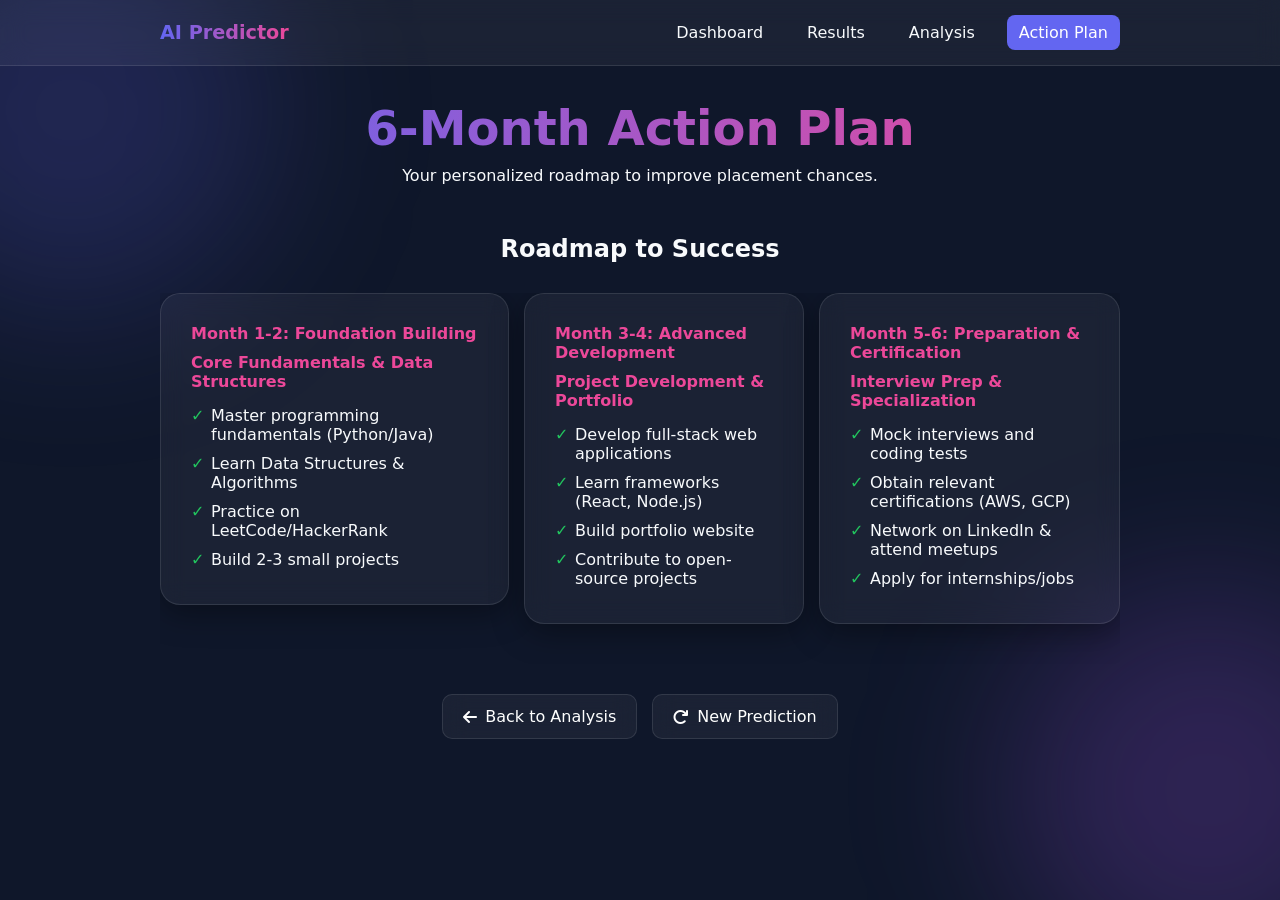
==== templatess/action-plan.html @ dbe07376 "Added advanced multi-page frontend UI with dashboard, result, analysis and action plan pages" ====
<!doctype html>
<html lang="en">
  <head>
    <meta charset="UTF-8" />
    <meta name="viewport" content="width=device-width, initial-scale=1.0" />
    <title>Action Plan | AI Placement Predictor</title>
    <link rel="stylesheet" href="style.css" />
    <link
      rel="stylesheet"
      href="https://cdnjs.cloudflare.com/ajax/libs/font-awesome/6.4.0/css/all.min.css"
    />
  </head>
  <body>
    <nav class="nav-bar">
      <div class="nav-container">
        <a href="index.html" class="nav-logo">AI Predictor</a>
        <div class="nav-links">
          <a href="dashboard.html">Dashboard</a>
          <a href="result.html">Results</a>
          <a href="analysis.html">Analysis</a>
          <a href="action-plan.html" class="active">Action Plan</a>
        </div>
      </div>
    </nav>
    <div class="background-blobs">
      <div class="blob blob-1"></div>
      <div class="blob blob-2"></div>
    </div>

    <main class="container">
      <header class="hero">
        <h1 class="gradient-text">6-Month Action Plan</h1>
        <p>Your personalized roadmap to improve placement chances.</p>
      </header>

      <section class="timeline-section">
        <h3 class="section-title">Roadmap to Success</h3>
        <div class="timeline">
          <div class="timeline-item">
            <div class="timeline-content glass-card">
              <span class="month">Month 1-2: Foundation Building</span>
              <h4>Core Fundamentals & Data Structures</h4>
              <ul>
                <li>Master programming fundamentals (Python/Java)</li>
                <li>Learn Data Structures & Algorithms</li>
                <li>Practice on LeetCode/HackerRank</li>
                <li>Build 2-3 small projects</li>
              </ul>
            </div>
          </div>
          <div class="timeline-item">
            <div class="timeline-content glass-card">
              <span class="month">Month 3-4: Advanced Development</span>
              <h4>Project Development & Portfolio</h4>
              <ul>
                <li>Develop full-stack web applications</li>
                <li>Learn frameworks (React, Node.js)</li>
                <li>Build portfolio website</li>
                <li>Contribute to open-source projects</li>
              </ul>
            </div>
          </div>
          <div class="timeline-item">
            <div class="timeline-content glass-card">
              <span class="month">Month 5-6: Preparation & Certification</span>
              <h4>Interview Prep & Specialization</h4>
              <ul>
                <li>Mock interviews and coding tests</li>
                <li>Obtain relevant certifications (AWS, GCP)</li>
                <li>Network on LinkedIn & attend meetups</li>
                <li>Apply for internships/jobs</li>
              </ul>
            </div>
          </div>
        </div>
      </section>

      <div class="action-buttons">
        <a href="analysis.html" class="secondary-btn">
          <i class="fa-solid fa-arrow-left"></i> Back to Analysis
        </a>
        <a href="dashboard.html" class="secondary-btn">
          <i class="fa-solid fa-redo"></i> New Prediction
        </a>
      </div>
    </main>

    <script src="script.js"></script>
  </body>
</html>
---- templatess/style.css ----
:root {
    --primary: #6366f1;
    --secondary: #a855f7;
    --accent: #ec4899;
    --bg: #0f172a;
    --glass: rgba(255, 255, 255, 0.05);
    --glass-border: rgba(255, 255, 255, 0.1);
    --text: #f8fafc;
    --success: #22c55e;
    --warning: #eab308;
    --danger: #ef4444;
}

* {
    margin: 0;
    padding: 0;
    box-sizing: border-box;
    font-family: 'Inter', system-ui, -apple-system, sans-serif;
}

body {
    background-color: var(--bg);
    color: var(--text);
    overflow-x: hidden;
    min-height: 100vh;
}

/* Navigation Bar */
.nav-bar {
    position: fixed;
    top: 0;
    width: 100%;
    background: var(--glass);
    backdrop-filter: blur(12px);
    border-bottom: 1px solid var(--glass-border);
    z-index: 1000;
}

.nav-container {
    max-width: 1000px;
    margin: 0 auto;
    display: flex;
    justify-content: space-between;
    align-items: center;
    padding: 15px 20px;
}

.nav-logo {
    font-size: 1.2rem;
    font-weight: bold;
    background: linear-gradient(to right, var(--primary), var(--accent));
    background-clip: text;
    -webkit-background-clip: text;
    -webkit-text-fill-color: transparent;
    text-decoration: none;
}

.nav-links {
    display: flex;
    gap: 20px;
}

.nav-links a {
    color: var(--text);
    text-decoration: none;
    padding: 8px 12px;
    border-radius: 8px;
    transition: all 0.3s ease;
}

.nav-links a.active {
    background: var(--primary);
    color: white;
}

.nav-links a:hover {
    background: rgba(255,255,255,0.1);
}

/* Background Blobs */
.background-blobs {
    position: fixed;
    top: 0; left: 0; width: 100%; height: 100%;
    z-index: -1;
    filter: blur(80px);
}
.blob {
    position: absolute;
    width: 400px;
    height: 400px;
    border-radius: 50%;
    opacity: 0.2;
}
.blob-1 { background: var(--primary); top: -10%; left: -10%; }
.blob-2 { background: var(--secondary); bottom: -10%; right: -10%; }

.container {
    max-width: 1000px;
    margin: 0 auto;
    padding: 100px 20px 40px;
}

/* Typography */
.hero { text-align: center; margin-bottom: 50px; }
.gradient-text {
    font-size: 3rem;
    background: linear-gradient(to right, var(--primary), var(--accent));
    background-clip: text;
    -webkit-background-clip: text;
    -webkit-text-fill-color: transparent;
    margin-bottom: 10px;
}

/* Glassmorphism Card */
.glass-card {
    background: var(--glass);
    backdrop-filter: blur(12px);
    border: 1px solid var(--glass-border);
    border-radius: 20px;
    padding: 30px;
    box-shadow: 0 8px 32px 0 rgba(0, 0, 0, 0.37);
    margin-bottom: 30px;
}

/* Form Styling */
.form-grid {
    display: grid;
    grid-template-columns: repeat(auto-fit, minmax(200px, 1fr));
    gap: 20px;
    margin-bottom: 20px;
}

.input-group {
    display: flex;
    flex-direction: column;
    gap: 8px;
}

.input-group label {
    font-size: 0.9rem;
    color: #94a3b8;
    margin-left: 5px;
}

input, textarea {
    background: rgba(0,0,0,0.2);
    border: 1px solid var(--glass-border);
    padding: 12px 15px;
    border-radius: 10px;
    color: white;
    transition: 0.3s;
}

input:focus, textarea:focus {
    outline: none;
    border-color: var(--primary);
    box-shadow: 0 0 15px rgba(99, 102, 241, 0.3);
}

.primary-btn {
    width: 100%;
    padding: 15px;
    border: none;
    border-radius: 12px;
    background: linear-gradient(45deg, var(--primary), var(--secondary));
    color: white;
    font-weight: bold;
    font-size: 1.1rem;
    cursor: pointer;
    transition: transform 0.3s, box-shadow 0.3s;
    display: flex;
    justify-content: center;
    align-items: center;
    gap: 10px;
}

.primary-btn:hover {
    transform: translateY(-2px);
    box-shadow: 0 10px 20px rgba(99, 102, 241, 0.4);
}

/* Results & Animations */
.hidden { display: none; opacity: 0; }
.fade-in { animation: fadeIn 0.8s forwards; }

@keyframes fadeIn {
    from { opacity: 0; transform: translateY(20px); }
    to { opacity: 1; transform: translateY(0); }
}

.result-header-grid {
    display: grid;
    grid-template-columns: 1fr 1.5fr;
    gap: 20px;
}

.percentage-display {
    font-size: 3.5rem;
    font-weight: 800;
    margin: 15px 0;
}

.progress-track {
    width: 100%;
    height: 10px;
    background: rgba(255,255,255,0.1);
    border-radius: 10px;
    margin-top: 15px;
}

.progress-fill {
    height: 100%;
    border-radius: 10px;
    width: 0%;
    transition: width 1.5s cubic-bezier(0.1, 0.5, 0.5, 1);
}

/* Score Bars */
.bar-item { margin-bottom: 15px; }
.bar { height: 8px; background: rgba(255,255,255,0.1); border-radius: 4px; overflow: hidden; margin-top: 5px; }
.fill { height: 100%; background: var(--primary); width: 0; transition: 1s ease-in-out; }

/* Timeline */
.timeline {
    display: flex;
    gap: 15px;
    overflow-x: auto;
    padding-bottom: 10px;
}
.timeline-item { min-width: 280px; }
.month { font-weight: bold; color: var(--accent); display: block; margin-bottom: 10px; }

/* Loader */
.loader {
    width: 20px; height: 20px;
    border: 3px solid rgba(255,255,255,0.3);
    border-top-color: white;
    border-radius: 50%;
    animation: spin 0.8s linear infinite;
    display: none;
}
@keyframes spin { to { transform: rotate(360deg); } }

/* Animated Button for Landing */
.animated-btn {
    display: inline-flex;
    align-items: center;
    gap: 10px;
    padding: 15px 30px;
    border: none;
    border-radius: 12px;
    background: linear-gradient(45deg, var(--primary), var(--secondary));
    color: white;
    font-weight: bold;
    font-size: 1.1rem;
    text-decoration: none;
    cursor: pointer;
    transition: all 0.3s ease;
    box-shadow: 0 4px 15px rgba(99, 102, 241, 0.3);
}

.animated-btn:hover {
    transform: translateY(-2px);
    box-shadow: 0 10px 25px rgba(99, 102, 241, 0.5);
}

.animated-btn i {
    transition: transform 0.3s ease;
}

.animated-btn:hover i {
    transform: translateX(5px);
}

/* Loading Container */
.loading-container {
    display: flex;
    justify-content: center;
    align-items: center;
    min-height: 400px;
}

.loading-card {
    text-align: center;
    max-width: 400px;
}

.loading-spinner {
    width: 50px;
    height: 50px;
    border: 4px solid rgba(255,255,255,0.1);
    border-top-color: var(--primary);
    border-radius: 50%;
    animation: spin 1s linear infinite;
    margin: 0 auto 20px;
}

/* Action Buttons */
.action-buttons {
    display: flex;
    gap: 15px;
    justify-content: center;
    margin-top: 30px;
}

.secondary-btn {
    display: inline-flex;
    align-items: center;
    gap: 8px;
    padding: 12px 20px;
    border: 1px solid var(--glass-border);
    border-radius: 10px;
    background: var(--glass);
    backdrop-filter: blur(12px);
    color: white;
    text-decoration: none;
    font-weight: 500;
    transition: all 0.3s ease;
}

.secondary-btn:hover {
    background: rgba(255,255,255,0.1);
    transform: translateY(-2px);
    box-shadow: 0 5px 15px rgba(0,0,0,0.2);
}

/* Timeline Enhancements */
.timeline-section {
    margin-top: 40px;
}

.section-title {
    text-align: center;
    font-size: 1.5rem;
    margin-bottom: 30px;
    color: var(--text);
}

.timeline-content h4 {
    color: var(--accent);
    margin-bottom: 10px;
}

.timeline-content ul {
    list-style: none;
    padding: 0;
}

.timeline-content li {
    padding: 5px 0;
    position: relative;
    padding-left: 20px;
}

.timeline-content li:before {
    content: "✓";
    color: var(--success);
    position: absolute;
    left: 0;
}

/* Score Values */
.score-value {
    font-weight: bold;
    color: var(--primary);
    margin-left: 10px;
}

/* Gap Tags */
.gap-tag {
    display: inline-block;
    background: rgba(255,255,255,0.1);
    padding: 5px 12px;
    border-radius: 20px;
    margin-right: 10px;
    margin-bottom: 10px;
    font-size: 0.8rem;
    border: 1px solid var(--glass-border);
}

@media (max-width: 768px) {
    .result-header-grid { grid-template-columns: 1fr; }
    .gradient-text { font-size: 2rem; }
    .nav-links { display: none; } /* Simple hide for mobile, can add hamburger later */
    .action-buttons { flex-direction: column; align-items: center; }
    .timeline { flex-direction: column; }
    .timeline-item { min-width: auto; }
}
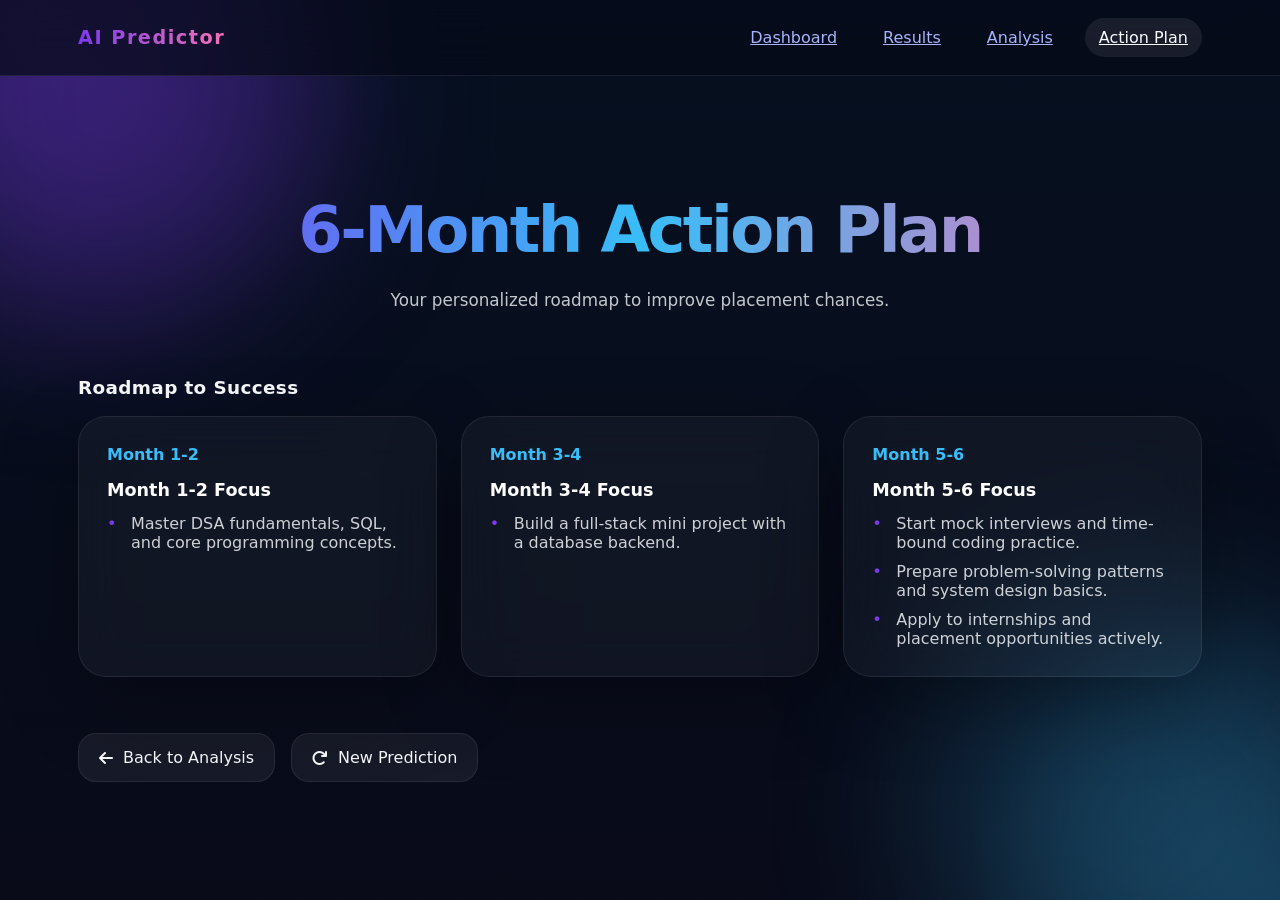
==== commit 7ae63578: "Added backend API and initial prediction logic" ====
--- a/templatess/action-plan.html
+++ b/templatess/action-plan.html
@@ -35,44 +35,7 @@
 
       <section class="timeline-section">
         <h3 class="section-title">Roadmap to Success</h3>
-        <div class="timeline">
-          <div class="timeline-item">
-            <div class="timeline-content glass-card">
-              <span class="month">Month 1-2: Foundation Building</span>
-              <h4>Core Fundamentals & Data Structures</h4>
-              <ul>
-                <li>Master programming fundamentals (Python/Java)</li>
-                <li>Learn Data Structures & Algorithms</li>
-                <li>Practice on LeetCode/HackerRank</li>
-                <li>Build 2-3 small projects</li>
-              </ul>
-            </div>
-          </div>
-          <div class="timeline-item">
-            <div class="timeline-content glass-card">
-              <span class="month">Month 3-4: Advanced Development</span>
-              <h4>Project Development & Portfolio</h4>
-              <ul>
-                <li>Develop full-stack web applications</li>
-                <li>Learn frameworks (React, Node.js)</li>
-                <li>Build portfolio website</li>
-                <li>Contribute to open-source projects</li>
-              </ul>
-            </div>
-          </div>
-          <div class="timeline-item">
-            <div class="timeline-content glass-card">
-              <span class="month">Month 5-6: Preparation & Certification</span>
-              <h4>Interview Prep & Specialization</h4>
-              <ul>
-                <li>Mock interviews and coding tests</li>
-                <li>Obtain relevant certifications (AWS, GCP)</li>
-                <li>Network on LinkedIn & attend meetups</li>
-                <li>Apply for internships/jobs</li>
-              </ul>
-            </div>
-          </div>
-        </div>
+        <div id="planCards" class="timeline"></div>
       </section>
 
       <div class="action-buttons">
--- a/templatess/style.css
+++ b/templatess/style.css
@@ -1,13 +1,16 @@
 :root {
-    --primary: #6366f1;
-    --secondary: #a855f7;
-    --accent: #ec4899;
-    --bg: #0f172a;
-    --glass: rgba(255, 255, 255, 0.05);
-    --glass-border: rgba(255, 255, 255, 0.1);
+    --bg: #090b19;
+    --surface: rgba(18, 23, 45, 0.88);
+    --surface-strong: rgba(20, 27, 60, 0.96);
+    --glass: rgba(255, 255, 255, 0.08);
+    --border: rgba(255, 255, 255, 0.14);
     --text: #f8fafc;
+    --muted: #a5b4fc;
+    --primary: #7c3aed;
+    --secondary: #38bdf8;
+    --accent: #f472b6;
     --success: #22c55e;
-    --warning: #eab308;
+    --warning: #f59e0b;
     --danger: #ef4444;
 }
 
@@ -15,173 +18,300 @@
     margin: 0;
     padding: 0;
     box-sizing: border-box;
-    font-family: 'Inter', system-ui, -apple-system, sans-serif;
+    font-family: 'Inter', system-ui, -apple-system, BlinkMacSystemFont, sans-serif;
+}
+
+html {
+    scroll-behavior: smooth;
 }
 
 body {
-    background-color: var(--bg);
+    min-height: 100vh;
+    background: radial-gradient(circle at top left, rgba(124, 58, 237, 0.25), transparent 26%),
+                radial-gradient(circle at bottom right, rgba(56, 189, 248, 0.18), transparent 20%),
+                linear-gradient(180deg, #061020 0%, #090b19 100%);
     color: var(--text);
     overflow-x: hidden;
-    min-height: 100vh;
-}
-
-/* Navigation Bar */
+}
+
+body::before {
+    content: '';
+    position: fixed;
+    inset: 0;
+    background-image: url('data:image/svg+xml,%3Csvg width="40" height="40" viewBox="0 0 40 40" xmlns="http://www.w3.org/2000/svg"%3E%3Ccircle cx="20" cy="20" r="1" fill="rgba(255,255,255,0.04)"/%3E%3C/svg%3E');
+    opacity: 0.25;
+    pointer-events: none;
+    z-index: 0;
+}
+
+a {
+    color: inherit;
+}
+
+img {
+    max-width: 100%;
+    display: block;
+}
+
+button, input, textarea {
+    font: inherit;
+}
+
 .nav-bar {
     position: fixed;
-    top: 0;
+    inset: 0 auto auto 0;
     width: 100%;
-    background: var(--glass);
-    backdrop-filter: blur(12px);
-    border-bottom: 1px solid var(--glass-border);
-    z-index: 1000;
+    backdrop-filter: blur(18px);
+    background: rgba(6, 10, 24, 0.72);
+    border-bottom: 1px solid rgba(255, 255, 255, 0.08);
+    z-index: 100;
 }
 
 .nav-container {
-    max-width: 1000px;
+    max-width: 1180px;
     margin: 0 auto;
+    padding: 18px 28px;
     display: flex;
     justify-content: space-between;
     align-items: center;
-    padding: 15px 20px;
+    gap: 12px;
 }
 
 .nav-logo {
     font-size: 1.2rem;
-    font-weight: bold;
-    background: linear-gradient(to right, var(--primary), var(--accent));
+    font-weight: 800;
+    letter-spacing: 0.08em;
+    background: linear-gradient(90deg, var(--primary), var(--accent));
+    -webkit-background-clip: text;
+    -webkit-text-fill-color: transparent;
+}
+
+.nav-links {
+    display: flex;
+    gap: 18px;
+    align-items: center;
+}
+
+.nav-links a {
+    display: inline-flex;
+    padding: 10px 14px;
+    border-radius: 999px;
+    color: var(--muted);
+    transition: all 0.25s ease;
+}
+
+.nav-links a:hover,
+.nav-links a.active {
+    background: rgba(255, 255, 255, 0.08);
+    color: var(--text);
+}
+
+.background-blobs {
+    position: fixed;
+    inset: 0;
+    z-index: -1;
+    pointer-events: none;
+}
+
+.blob {
+    position: absolute;
+    width: 420px;
+    height: 420px;
+    border-radius: 50%;
+    filter: blur(90px);
+    opacity: 0.55;
+    animation: float 12s ease-in-out infinite;
+}
+
+.blob-1 {
+    top: -12%;
+    left: -8%;
+    background: rgba(124, 58, 237, 0.55);
+}
+
+.blob-2 {
+    bottom: -14%;
+    right: -6%;
+    background: rgba(56, 189, 248, 0.40);
+}
+
+@keyframes float {
+    0%, 100% { transform: translateY(0) scale(1); }
+    50% { transform: translateY(18px) scale(1.02); }
+}
+
+.container {
+    max-width: 1180px;
+    margin: 0 auto;
+    padding: 120px 28px 56px;
+    position: relative;
+    z-index: 1;
+}
+
+.hero {
+    text-align: center;
+    padding: 80px 0 30px;
+}
+
+.gradient-text {
+    font-size: clamp(3rem, 5vw, 5rem);
+    line-height: 0.95;
+    letter-spacing: -0.04em;
+    font-weight: 900;
+    background: linear-gradient(90deg, var(--primary), var(--secondary), var(--accent));
     background-clip: text;
     -webkit-background-clip: text;
     -webkit-text-fill-color: transparent;
+    margin-bottom: 24px;
+}
+
+.hero p {
+    max-width: 720px;
+    margin: 0 auto;
+    color: rgba(248, 250, 252, 0.78);
+    font-size: 1.05rem;
+    line-height: 1.8;
+}
+
+.animated-btn,
+.primary-btn,
+.secondary-btn {
+    border: none;
+    outline: none;
+    transition: all 0.3s ease;
+}
+
+.animated-btn {
+    display: inline-flex;
+    align-items: center;
+    gap: 12px;
+    margin-top: 32px;
+    padding: 16px 30px;
+    border-radius: 999px;
+    background: linear-gradient(135deg, var(--primary), var(--secondary));
+    color: #fff;
+    font-size: 1rem;
+    font-weight: 700;
     text-decoration: none;
-}
-
-.nav-links {
-    display: flex;
-    gap: 20px;
-}
-
-.nav-links a {
-    color: var(--text);
-    text-decoration: none;
-    padding: 8px 12px;
-    border-radius: 8px;
-    transition: all 0.3s ease;
-}
-
-.nav-links a.active {
-    background: var(--primary);
-    color: white;
-}
-
-.nav-links a:hover {
-    background: rgba(255,255,255,0.1);
-}
-
-/* Background Blobs */
-.background-blobs {
-    position: fixed;
-    top: 0; left: 0; width: 100%; height: 100%;
-    z-index: -1;
-    filter: blur(80px);
-}
-.blob {
-    position: absolute;
-    width: 400px;
-    height: 400px;
-    border-radius: 50%;
-    opacity: 0.2;
-}
-.blob-1 { background: var(--primary); top: -10%; left: -10%; }
-.blob-2 { background: var(--secondary); bottom: -10%; right: -10%; }
-
-.container {
-    max-width: 1000px;
-    margin: 0 auto;
-    padding: 100px 20px 40px;
-}
-
-/* Typography */
-.hero { text-align: center; margin-bottom: 50px; }
-.gradient-text {
-    font-size: 3rem;
-    background: linear-gradient(to right, var(--primary), var(--accent));
-    background-clip: text;
-    -webkit-background-clip: text;
-    -webkit-text-fill-color: transparent;
-    margin-bottom: 10px;
-}
-
-/* Glassmorphism Card */
+    box-shadow: 0 24px 80px rgba(124, 58, 237, 0.18);
+}
+
+.animated-btn:hover {
+    transform: translateY(-2px);
+    box-shadow: 0 30px 110px rgba(124, 58, 237, 0.22);
+}
+
+.animated-btn i {
+    transition: transform 0.3s ease;
+}
+
+.animated-btn:hover i {
+    transform: translateX(4px);
+}
+
 .glass-card {
-    background: var(--glass);
-    backdrop-filter: blur(12px);
-    border: 1px solid var(--glass-border);
-    border-radius: 20px;
-    padding: 30px;
-    box-shadow: 0 8px 32px 0 rgba(0, 0, 0, 0.37);
-    margin-bottom: 30px;
-}
-
-/* Form Styling */
+    background: rgba(14, 20, 39, 0.88);
+    border: 1px solid rgba(255, 255, 255, 0.09);
+    backdrop-filter: blur(24px);
+    border-radius: 32px;
+    box-shadow: 0 24px 80px rgba(0, 0, 0, 0.30);
+}
+
+.form-container {
+    padding: 32px;
+    overflow: hidden;
+}
+
 .form-grid {
     display: grid;
-    grid-template-columns: repeat(auto-fit, minmax(200px, 1fr));
-    gap: 20px;
-    margin-bottom: 20px;
+    grid-template-columns: repeat(2, minmax(0, 1fr));
+    gap: 24px;
+    margin-bottom: 24px;
 }
 
 .input-group {
     display: flex;
     flex-direction: column;
-    gap: 8px;
+    gap: 10px;
 }
 
 .input-group label {
-    font-size: 0.9rem;
-    color: #94a3b8;
-    margin-left: 5px;
-}
-
-input, textarea {
-    background: rgba(0,0,0,0.2);
-    border: 1px solid var(--glass-border);
-    padding: 12px 15px;
-    border-radius: 10px;
-    color: white;
-    transition: 0.3s;
-}
-
-input:focus, textarea:focus {
-    outline: none;
-    border-color: var(--primary);
-    box-shadow: 0 0 15px rgba(99, 102, 241, 0.3);
+    display: inline-flex;
+    align-items: center;
+    gap: 10px;
+    color: rgba(248, 250, 252, 0.70);
+    font-size: 0.95rem;
+    font-weight: 600;
+}
+
+.input-group input,
+.input-group textarea {
+    background: rgba(255, 255, 255, 0.05);
+    border: 1px solid rgba(255, 255, 255, 0.08);
+    color: #f8fafc;
+    padding: 16px 18px;
+    border-radius: 18px;
+    transition: border-color 0.25s ease, transform 0.25s ease;
+}
+
+.input-group input:focus,
+.input-group textarea:focus {
+    border-color: rgba(124, 58, 237, 0.6);
+    transform: translateY(-1px);
+}
+
+.input-group.full-width {
+    grid-column: 1 / -1;
+}
+
+textarea {
+    resize: vertical;
+    min-height: 110px;
 }
 
 .primary-btn {
     width: 100%;
-    padding: 15px;
-    border: none;
-    border-radius: 12px;
-    background: linear-gradient(45deg, var(--primary), var(--secondary));
-    color: white;
-    font-weight: bold;
-    font-size: 1.1rem;
+    padding: 18px;
+    border-radius: 20px;
+    color: #fff;
+    font-size: 1rem;
+    font-weight: 700;
+    background: linear-gradient(135deg, var(--primary), var(--secondary));
+    display: inline-flex;
+    justify-content: center;
+    align-items: center;
+    gap: 12px;
     cursor: pointer;
-    transition: transform 0.3s, box-shadow 0.3s;
-    display: flex;
-    justify-content: center;
-    align-items: center;
-    gap: 10px;
+    border: 1px solid transparent;
 }
 
 .primary-btn:hover {
     transform: translateY(-2px);
-    box-shadow: 0 10px 20px rgba(99, 102, 241, 0.4);
-}
-
-/* Results & Animations */
-.hidden { display: none; opacity: 0; }
-.fade-in { animation: fadeIn 0.8s forwards; }
+    box-shadow: 0 20px 35px rgba(124, 58, 237, 0.25);
+}
+
+.loader {
+    width: 22px;
+    height: 22px;
+    border: 3px solid rgba(255, 255, 255, 0.18);
+    border-top-color: #fff;
+    border-radius: 50%;
+    animation: spin 0.8s linear infinite;
+    display: none;
+}
+
+@keyframes spin {
+    to { transform: rotate(360deg); }
+}
+
+.hidden {
+    display: none !important;
+    opacity: 0;
+}
+
+.fade-in {
+    animation: fadeIn 0.6s ease-out forwards;
+}
 
 @keyframes fadeIn {
     from { opacity: 0; transform: translateY(20px); }
@@ -190,199 +320,251 @@
 
 .result-header-grid {
     display: grid;
-    grid-template-columns: 1fr 1.5fr;
-    gap: 20px;
+    grid-template-columns: 1.1fr 1fr;
+    gap: 26px;
+    align-items: start;
+}
+
+.status-card,
+.breakdown-card,
+.gap-analysis,
+.loading-card {
+    padding: 32px;
+}
+
+.status-card h3,
+.breakdown-card h3,
+.gap-analysis h3,
+.loading-card h3,
+.timeline-section h3 {
+    font-size: 1.15rem;
+    margin-bottom: 18px;
+    letter-spacing: 0.02em;
 }
 
 .percentage-display {
-    font-size: 3.5rem;
+    font-size: clamp(3rem, 5vw, 4.25rem);
     font-weight: 800;
-    margin: 15px 0;
+    letter-spacing: -0.06em;
+    margin: 18px 0;
+}
+
+.status-card p {
+    font-size: 1rem;
+    margin-bottom: 16px;
 }
 
 .progress-track {
     width: 100%;
-    height: 10px;
-    background: rgba(255,255,255,0.1);
-    border-radius: 10px;
-    margin-top: 15px;
+    height: 14px;
+    border-radius: 999px;
+    background: rgba(255, 255, 255, 0.08);
+    overflow: hidden;
 }
 
 .progress-fill {
+    width: 0;
     height: 100%;
-    border-radius: 10px;
-    width: 0%;
-    transition: width 1.5s cubic-bezier(0.1, 0.5, 0.5, 1);
-}
-
-/* Score Bars */
-.bar-item { margin-bottom: 15px; }
-.bar { height: 8px; background: rgba(255,255,255,0.1); border-radius: 4px; overflow: hidden; margin-top: 5px; }
-.fill { height: 100%; background: var(--primary); width: 0; transition: 1s ease-in-out; }
-
-/* Timeline */
-.timeline {
-    display: flex;
-    gap: 15px;
-    overflow-x: auto;
-    padding-bottom: 10px;
-}
-.timeline-item { min-width: 280px; }
-.month { font-weight: bold; color: var(--accent); display: block; margin-bottom: 10px; }
-
-/* Loader */
-.loader {
-    width: 20px; height: 20px;
-    border: 3px solid rgba(255,255,255,0.3);
-    border-top-color: white;
-    border-radius: 50%;
-    animation: spin 0.8s linear infinite;
-    display: none;
-}
-@keyframes spin { to { transform: rotate(360deg); } }
-
-/* Animated Button for Landing */
-.animated-btn {
+    border-radius: inherit;
+    background: linear-gradient(90deg, var(--success), #22c55e 80%);
+    transition: width 1.4s ease;
+}
+
+.chart-container {
+    display: grid;
+    gap: 18px;
+}
+
+.bar-item {
+    display: grid;
+    grid-template-columns: 1fr auto;
+    align-items: center;
+    gap: 18px;
+}
+
+.bar-item span:first-child {
+    font-weight: 600;
+    color: var(--muted);
+}
+
+.bar {
+    width: 100%;
+    height: 12px;
+    background: rgba(255, 255, 255, 0.08);
+    border-radius: 999px;
+    overflow: hidden;
+}
+
+.fill {
+    width: 0;
+    height: 100%;
+    background: linear-gradient(90deg, var(--primary), var(--secondary));
+    transition: width 1.2s ease;
+}
+
+.score-value {
+    color: var(--text);
+    font-weight: 700;
+    font-size: 0.95rem;
+}
+
+.gap-tags {
+    display: flex;
+    flex-wrap: wrap;
+    gap: 12px;
+}
+
+.gap-tag {
     display: inline-flex;
     align-items: center;
-    gap: 10px;
-    padding: 15px 30px;
-    border: none;
-    border-radius: 12px;
-    background: linear-gradient(45deg, var(--primary), var(--secondary));
-    color: white;
-    font-weight: bold;
-    font-size: 1.1rem;
-    text-decoration: none;
-    cursor: pointer;
-    transition: all 0.3s ease;
-    box-shadow: 0 4px 15px rgba(99, 102, 241, 0.3);
-}
-
-.animated-btn:hover {
-    transform: translateY(-2px);
-    box-shadow: 0 10px 25px rgba(99, 102, 241, 0.5);
-}
-
-.animated-btn i {
-    transition: transform 0.3s ease;
-}
-
-.animated-btn:hover i {
-    transform: translateX(5px);
-}
-
-/* Loading Container */
+    padding: 10px 16px;
+    border-radius: 999px;
+    background: rgba(255, 255, 255, 0.08);
+    border: 1px solid rgba(255, 255, 255, 0.08);
+    color: #f8fafc;
+    font-size: 0.9rem;
+}
+
 .loading-container {
+    min-height: 360px;
     display: flex;
     justify-content: center;
     align-items: center;
-    min-height: 400px;
 }
 
 .loading-card {
+    max-width: 480px;
     text-align: center;
-    max-width: 400px;
-}
-
-.loading-spinner {
-    width: 50px;
-    height: 50px;
-    border: 4px solid rgba(255,255,255,0.1);
-    border-top-color: var(--primary);
-    border-radius: 50%;
-    animation: spin 1s linear infinite;
-    margin: 0 auto 20px;
-}
-
-/* Action Buttons */
+}
+
+.loading-card h3 {
+    margin-top: 20px;
+    font-size: 1.4rem;
+}
+
+.loading-card p {
+    color: rgba(248, 250, 252, 0.72);
+    margin-top: 12px;
+    line-height: 1.75;
+}
+
 .action-buttons {
     display: flex;
-    gap: 15px;
-    justify-content: center;
-    margin-top: 30px;
+    flex-wrap: wrap;
+    gap: 16px;
+    margin-top: 24px;
 }
 
 .secondary-btn {
     display: inline-flex;
     align-items: center;
-    gap: 8px;
-    padding: 12px 20px;
-    border: 1px solid var(--glass-border);
-    border-radius: 10px;
-    background: var(--glass);
-    backdrop-filter: blur(12px);
-    color: white;
+    gap: 10px;
+    padding: 14px 20px;
+    color: var(--text);
+    background: rgba(255, 255, 255, 0.06);
+    border: 1px solid rgba(255, 255, 255, 0.08);
+    border-radius: 18px;
     text-decoration: none;
-    font-weight: 500;
-    transition: all 0.3s ease;
 }
 
 .secondary-btn:hover {
-    background: rgba(255,255,255,0.1);
-    transform: translateY(-2px);
-    box-shadow: 0 5px 15px rgba(0,0,0,0.2);
-}
-
-/* Timeline Enhancements */
+    background: rgba(255, 255, 255, 0.10);
+    transform: translateY(-1px);
+}
+
 .timeline-section {
-    margin-top: 40px;
-}
-
-.section-title {
-    text-align: center;
-    font-size: 1.5rem;
-    margin-bottom: 30px;
-    color: var(--text);
+    padding: 32px 0;
+}
+
+.timeline {
+    display: grid;
+    grid-template-columns: repeat(3, minmax(0, 1fr));
+    gap: 24px;
+}
+
+.timeline-item {
+    display: flex;
+}
+
+.timeline-content {
+    width: 100%;
+    padding: 28px;
+    border: 1px solid rgba(255, 255, 255, 0.08);
+    border-radius: 28px;
+    background: rgba(255, 255, 255, 0.04);
+}
+
+.timeline-content .month {
+    display: inline-block;
+    margin-bottom: 16px;
+    color: var(--secondary);
+    font-weight: 700;
 }
 
 .timeline-content h4 {
-    color: var(--accent);
-    margin-bottom: 10px;
+    font-size: 1.1rem;
+    margin-bottom: 14px;
+    color: #fff;
 }
 
 .timeline-content ul {
     list-style: none;
-    padding: 0;
+    padding-left: 0;
+    display: grid;
+    gap: 10px;
 }
 
 .timeline-content li {
-    padding: 5px 0;
+    padding-left: 24px;
     position: relative;
-    padding-left: 20px;
-}
-
-.timeline-content li:before {
-    content: "✓";
-    color: var(--success);
+    color: rgba(248, 250, 252, 0.82);
+}
+
+.timeline-content li::before {
+    content: '•';
     position: absolute;
     left: 0;
-}
-
-/* Score Values */
-.score-value {
-    font-weight: bold;
+    top: 0;
     color: var(--primary);
-    margin-left: 10px;
-}
-
-/* Gap Tags */
-.gap-tag {
-    display: inline-block;
-    background: rgba(255,255,255,0.1);
-    padding: 5px 12px;
-    border-radius: 20px;
-    margin-right: 10px;
-    margin-bottom: 10px;
-    font-size: 0.8rem;
-    border: 1px solid var(--glass-border);
-}
-
-@media (max-width: 768px) {
-    .result-header-grid { grid-template-columns: 1fr; }
-    .gradient-text { font-size: 2rem; }
-    .nav-links { display: none; } /* Simple hide for mobile, can add hamburger later */
-    .action-buttons { flex-direction: column; align-items: center; }
-    .timeline { flex-direction: column; }
-    .timeline-item { min-width: auto; }
-}+}
+
+@media (max-width: 960px) {
+    .form-grid {
+        grid-template-columns: 1fr;
+    }
+
+    .result-header-grid,
+    .timeline {
+        grid-template-columns: 1fr;
+    }
+
+    .nav-container {
+        flex-wrap: wrap;
+        justify-content: center;
+    }
+
+    .nav-links {
+        order: 2;
+        width: 100%;
+        justify-content: center;
+    }
+}
+
+@media (max-width: 640px) {
+    .container {
+        padding: 100px 18px 40px;
+    }
+
+    .hero p {
+        font-size: 1rem;
+    }
+
+    .animated-btn {
+        width: 100%;
+        justify-content: center;
+    }
+
+    .nav-links {
+        display: none;
+    }
+}
